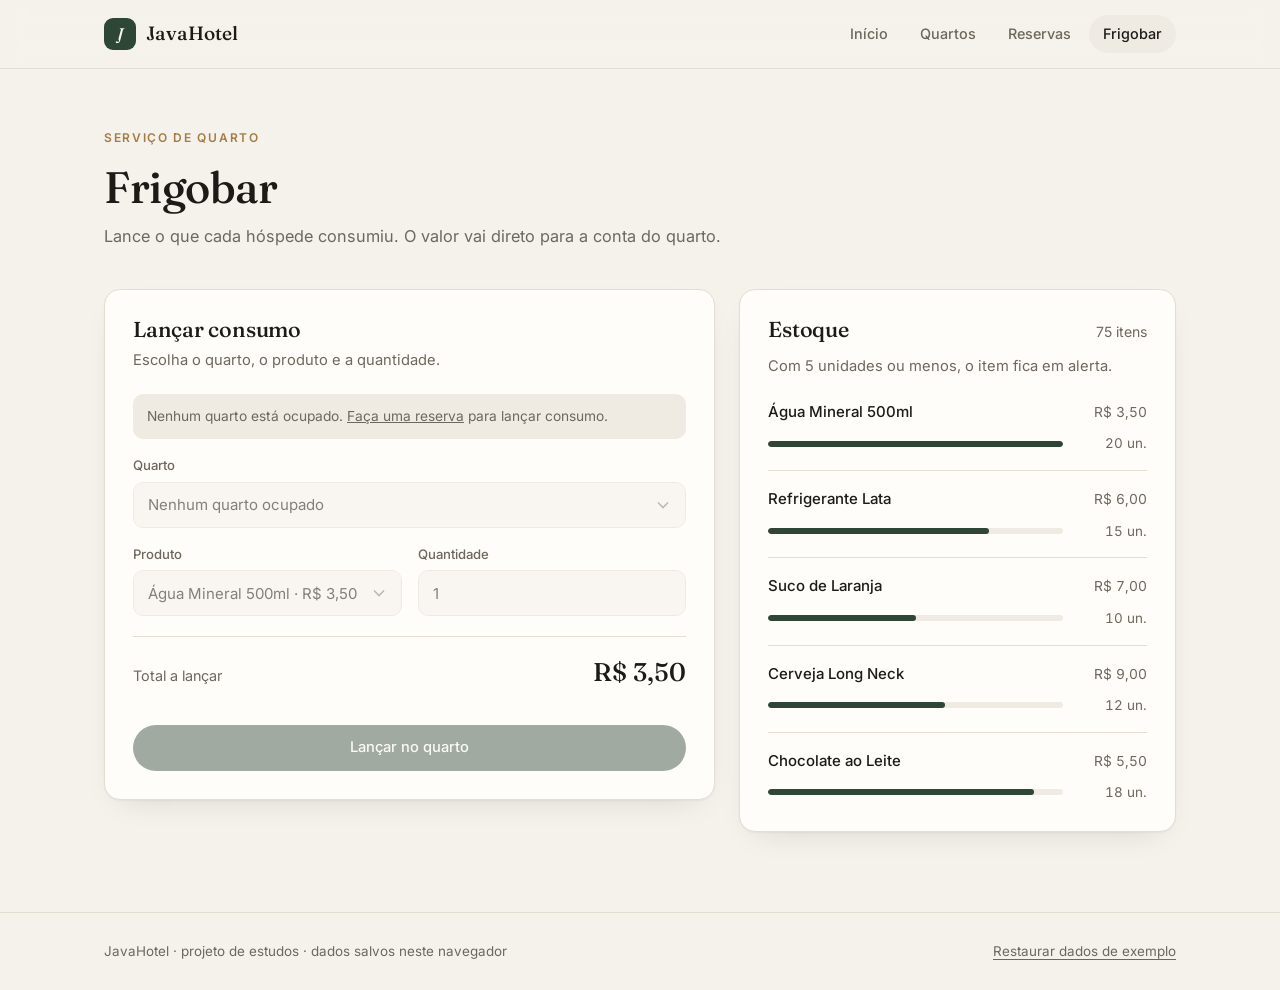
==== public/frigobar.html @ 8c94344c "feat: criando separação para as paginas" ====
<!DOCTYPE html>
<html lang="pt-BR">
<head>
    <meta charset="UTF-8">
    <meta name="viewport" content="width=device-width, initial-scale=1">
    <title>JavaHotel · Frigobar</title>
    <meta name="description" content="Consumo e estoque do frigobar do JavaHotel.">
    <link rel="preconnect" href="https://fonts.googleapis.com">
    <link rel="preconnect" href="https://fonts.gstatic.com" crossorigin>
    <link rel="stylesheet" href="https://fonts.googleapis.com/css2?family=Fraunces:ital,opsz,wght@0,9..144,400..600;1,9..144,400..600&family=Inter:wght@400;500;600&display=swap">
    <link rel="stylesheet" href="css/style.css">
</head>
<body data-page="frigobar">

    <header class="topo">
        <div class="container">
            <a class="marca" href="index.html"><span class="marca-simbolo">J</span>JavaHotel</a>
            <nav class="nav" aria-label="Principal">
                <a href="index.html" data-nav="inicio">Início</a>
                <a href="quartos.html" data-nav="quartos">Quartos</a>
                <a href="reservas.html" data-nav="reservas">Reservas</a>
                <a href="frigobar.html" data-nav="frigobar">Frigobar</a>
            </nav>
        </div>
    </header>

    <main>
        <div class="container">

            <header class="cabecalho-pagina">
                <span class="sobretitulo">Serviço de quarto</span>
                <h1>Frigobar</h1>
                <p>Lance o que cada hóspede consumiu. O valor vai direto para a conta do quarto.</p>
            </header>

            <div class="grade-2">
                <section class="cartao">
                    <h2>Lançar consumo</h2>
                    <p class="descricao">Escolha o quarto, o produto e a quantidade.</p>
                    <p class="aviso" id="aviso-sem-hospede" hidden>
                        Nenhum quarto está ocupado. <a href="reservas.html">Faça uma reserva</a> para lançar consumo.
                    </p>
                    <form id="form-consumo">
                        <div class="campo">
                            <label for="sel-quarto-consumo">Quarto</label>
                            <select id="sel-quarto-consumo" name="numero" required></select>
                        </div>
                        <div class="campos-2">
                            <div class="campo">
                                <label for="sel-produto">Produto</label>
                                <select id="sel-produto" name="produto" required></select>
                            </div>
                            <div class="campo">
                                <label for="quantidade">Quantidade</label>
                                <input id="quantidade" type="number" name="quantidade" min="1" value="1" inputmode="numeric" required>
                            </div>
                        </div>
                        <div class="resumo">
                            <span>Total a lançar</span>
                            <strong id="resumo-total">R$ 0,00</strong>
                        </div>
                        <button type="submit" class="botao cheio">Lançar no quarto</button>
                    </form>
                </section>

                <section class="cartao">
                    <div class="secao-titulo" style="margin-bottom: 6px">
                        <h2>Estoque</h2>
                        <span class="link-sutil" id="total-itens"></span>
                    </div>
                    <p class="descricao">Com 5 unidades ou menos, o item fica em alerta.</p>
                    <ul class="estoque" id="lista-estoque"></ul>
                </section>
            </div>

        </div>
    </main>

    <footer class="rodape">
        <div class="container">
            <span>JavaHotel · projeto de estudos · dados salvos neste navegador</span>
            <button type="button" id="redefinir">Restaurar dados de exemplo</button>
        </div>
    </footer>

    <script src="app.js"></script>
</body>
</html>
---- public/css/style.css ----
/* ==========================================================
   JavaHotel — tema
   Tons quentes de papel, verde-floresta e detalhes em latão.
   ========================================================== */

:root {
    --bg: #f5f2ec;
    --surface: #fffdf9;
    --surface-2: #efebe3;
    --ink: #1d1b18;
    --muted: #6e675d;
    --line: #e3ddd2;
    --accent: #2e4636;
    --accent-hover: #233629;
    --accent-ink: #f8f5ef;
    --brass: #a67c45;
    --free: #3d7a55;
    --free-bg: #e8f1ea;
    --busy: #b2553a;
    --busy-bg: #f6e7e1;
    --shadow: 0 1px 2px rgba(29, 27, 24, .04), 0 12px 32px -18px rgba(29, 27, 24, .18);
    --radius: 16px;
    --radius-sm: 10px;
    --serif: "Fraunces", Georgia, "Times New Roman", serif;
    --sans: "Inter", system-ui, -apple-system, "Segoe UI", sans-serif;
    color-scheme: light;
}

@media (prefers-color-scheme: dark) {
    :root {
        --bg: #141311;
        --surface: #1c1a17;
        --surface-2: #25221e;
        --ink: #f0ebe3;
        --muted: #a39b8f;
        --line: #322e28;
        --accent: #9cc2a6;
        --accent-hover: #b4d4bc;
        --accent-ink: #141311;
        --brass: #c9a06a;
        --free: #8cc79f;
        --free-bg: rgba(140, 199, 159, .10);
        --busy: #e79a80;
        --busy-bg: rgba(231, 154, 128, .10);
        --shadow: 0 1px 2px rgba(0, 0, 0, .3), 0 12px 32px -18px rgba(0, 0, 0, .6);
        color-scheme: dark;
    }
}

* { box-sizing: border-box; }

html { -webkit-text-size-adjust: 100%; }

body {
    margin: 0;
    min-height: 100vh;
    display: flex;
    flex-direction: column;
    font-family: var(--sans);
    font-size: 15px;
    line-height: 1.55;
    background: var(--bg);
    color: var(--ink);
    -webkit-font-smoothing: antialiased;
}

a { color: inherit; }

h1, h2, h3 {
    font-family: var(--serif);
    font-weight: 500;
    letter-spacing: -0.01em;
    line-height: 1.15;
    margin: 0;
}

.container {
    width: 100%;
    max-width: 1120px;
    margin: 0 auto;
    padding: 0 24px;
}

/* ---------- Cabeçalho ---------- */

.topo {
    position: sticky;
    top: 0;
    z-index: 10;
    background: color-mix(in srgb, var(--bg) 85%, transparent);
    backdrop-filter: saturate(1.4) blur(12px);
    -webkit-backdrop-filter: saturate(1.4) blur(12px);
    border-bottom: 1px solid var(--line);
}

.topo .container {
    display: flex;
    align-items: center;
    justify-content: space-between;
    gap: 24px;
    height: 68px;
}

.marca {
    display: flex;
    align-items: center;
    gap: 10px;
    text-decoration: none;
    font-family: var(--serif);
    font-size: 1.2rem;
    font-weight: 500;
    white-space: nowrap;
}

.marca-simbolo {
    display: grid;
    place-items: center;
    width: 32px;
    height: 32px;
    border-radius: 9px;
    background: var(--accent);
    color: var(--accent-ink);
    font-size: 1.05rem;
    font-style: italic;
}

.nav {
    display: flex;
    gap: 4px;
}

.nav a {
    text-decoration: none;
    color: var(--muted);
    font-size: 0.9rem;
    font-weight: 500;
    padding: 8px 14px;
    border-radius: 999px;
    transition: color .15s, background .15s;
}

.nav a:hover { color: var(--ink); }

.nav a[aria-current="page"] {
    color: var(--ink);
    background: var(--surface-2);
}

/* ---------- Estrutura de página ---------- */

main {
    flex: 1;
    padding: 56px 0 80px;
}

.cabecalho-pagina {
    margin-bottom: 40px;
    max-width: 640px;
}

.sobretitulo {
    display: inline-block;
    font-size: 0.75rem;
    font-weight: 600;
    letter-spacing: 0.14em;
    text-transform: uppercase;
    color: var(--brass);
    margin-bottom: 14px;
}

.cabecalho-pagina h1 {
    font-size: clamp(2rem, 4vw, 2.75rem);
    margin-bottom: 12px;
}

.cabecalho-pagina p {
    color: var(--muted);
    margin: 0;
    font-size: 1.02rem;
}

.secao { margin-top: 56px; }

.secao-titulo {
    display: flex;
    align-items: baseline;
    justify-content: space-between;
    gap: 16px;
    margin-bottom: 20px;
}

.secao-titulo h2 { font-size: 1.5rem; }

.link-sutil {
    font-size: 0.88rem;
    color: var(--muted);
    text-decoration: none;
    white-space: nowrap;
}

.link-sutil:hover { color: var(--ink); }

/* ---------- Cartões ---------- */

.cartao {
    background: var(--surface);
    border: 1px solid var(--line);
    border-radius: var(--radius);
    padding: 28px;
    box-shadow: var(--shadow);
}

.cartao h2 {
    font-size: 1.35rem;
    margin-bottom: 6px;
}

.cartao > p.descricao {
    color: var(--muted);
    margin: 0 0 22px;
    font-size: 0.92rem;
}

.grade-2 {
    display: grid;
    grid-template-columns: 1.4fr 1fr;
    gap: 24px;
    align-items: start;
}

/* ---------- Início: herói ---------- */

.heroi {
    display: grid;
    grid-template-columns: 1.5fr 1fr;
    gap: 32px;
    align-items: stretch;
}

.heroi-texto {
    display: flex;
    flex-direction: column;
    justify-content: center;
    padding: 8px 0;
}

.heroi-texto h1 {
    font-size: clamp(2.4rem, 5.2vw, 3.9rem);
    margin-bottom: 18px;
}

.heroi-texto h1 em {
    font-style: italic;
    color: var(--brass);
}

.heroi-texto p {
    color: var(--muted);
    font-size: 1.08rem;
    max-width: 480px;
    margin: 0 0 28px;
}

.acoes {
    display: flex;
    gap: 12px;
    flex-wrap: wrap;
}

.ocupacao {
    display: flex;
    flex-direction: column;
    align-items: center;
    justify-content: center;
    gap: 18px;
    text-align: center;
}

.anel {
    --p: 0;
    width: 180px;
    height: 180px;
    border-radius: 50%;
    background:
        radial-gradient(closest-side, var(--surface) 82%, transparent 83% 100%),
        conic-gradient(var(--accent) calc(var(--p) * 1%), var(--surface-2) 0);
    display: grid;
    place-items: center;
}

.anel-valor {
    font-family: var(--serif);
    font-size: 2.6rem;
    line-height: 1;
}

.anel-valor small {
    display: block;
    font-family: var(--sans);
    font-size: 0.75rem;
    color: var(--muted);
    margin-top: 6px;
    letter-spacing: 0.04em;
}

.ocupacao p { margin: 0; color: var(--muted); font-size: 0.92rem; }
.ocupacao strong { color: var(--ink); font-weight: 600; }

/* ---------- Indicadores ---------- */

.indicadores {
    display: grid;
    grid-template-columns: repeat(4, 1fr);
    gap: 16px;
    margin-top: 40px;
}

.indicador {
    background: var(--surface);
    border: 1px solid var(--line);
    border-radius: var(--radius);
    padding: 20px 22px;
}

.indicador span {
    display: block;
    font-size: 0.8rem;
    color: var(--muted);
    margin-bottom: 8px;
}

.indicador strong {
    font-family: var(--serif);
    font-size: 1.85rem;
    font-weight: 500;
    font-variant-numeric: tabular-nums;
}

/* ---------- Atalhos ---------- */

.atalhos {
    display: grid;
    grid-template-columns: repeat(3, 1fr);
    gap: 16px;
}

.atalho {
    display: flex;
    flex-direction: column;
    gap: 10px;
    min-height: 190px;
    padding: 26px;
    border-radius: var(--radius);
    border: 1px solid var(--line);
    background: var(--surface);
    text-decoration: none;
    transition: transform .2s, border-color .2s, box-shadow .2s;
}

.atalho:hover {
    transform: translateY(-3px);
    border-color: var(--brass);
    box-shadow: var(--shadow);
}

.atalho-num {
    font-size: 0.78rem;
    color: var(--brass);
    font-weight: 600;
    letter-spacing: 0.1em;
}

.atalho h3 { font-size: 1.4rem; }

.atalho p {
    margin: 0;
    color: var(--muted);
    font-size: 0.92rem;
    flex: 1;
}

.atalho .seta {
    align-self: flex-end;
    font-size: 1.2rem;
    transition: transform .2s;
}

.atalho:hover .seta { transform: translateX(4px); }

/* ---------- Lista de hóspedes ---------- */

.lista {
    list-style: none;
    margin: 0;
    padding: 0;
    background: var(--surface);
    border: 1px solid var(--line);
    border-radius: var(--radius);
    overflow: hidden;
}

.lista li {
    display: grid;
    grid-template-columns: 56px 1fr auto;
    gap: 16px;
    align-items: center;
    padding: 16px 22px;
    border-bottom: 1px solid var(--line);
}

.lista li:last-child { border-bottom: none; }

.lista .num {
    font-family: var(--serif);
    font-size: 1.35rem;
    color: var(--brass);
}

.lista .nome { font-weight: 500; }

.lista .sub {
    display: block;
    color: var(--muted);
    font-size: 0.84rem;
}

.lista .valor {
    font-variant-numeric: tabular-nums;
    font-weight: 500;
}

.vazio {
    text-align: center;
    padding: 48px 24px;
    color: var(--muted);
    background: var(--surface);
    border: 1px dashed var(--line);
    border-radius: var(--radius);
}

.vazio p { margin: 0 0 16px; }

/* ---------- Quartos ---------- */

.barra-filtros {
    display: flex;
    align-items: center;
    justify-content: space-between;
    gap: 16px;
    flex-wrap: wrap;
    margin-bottom: 24px;
}

.segmentado {
    display: inline-flex;
    padding: 4px;
    background: var(--surface-2);
    border-radius: 999px;
    gap: 2px;
}

.segmentado button {
    border: none;
    background: transparent;
    color: var(--muted);
    font: inherit;
    font-size: 0.88rem;
    font-weight: 500;
    padding: 7px 16px;
    border-radius: 999px;
    cursor: pointer;
}

.segmentado button[aria-pressed="true"] {
    background: var(--surface);
    color: var(--ink);
    box-shadow: 0 1px 3px rgba(0, 0, 0, .08);
}

.segmentado .contagem {
    color: var(--muted);
    font-variant-numeric: tabular-nums;
    margin-left: 4px;
}

.legenda {
    display: flex;
    gap: 18px;
    font-size: 0.85rem;
    color: var(--muted);
}

.legenda span { display: inline-flex; align-items: center; gap: 8px; }

.ponto {
    width: 8px;
    height: 8px;
    border-radius: 50%;
    background: var(--free);
    flex-shrink: 0;
}

.ponto.ocupado { background: var(--busy); }

.andar + .andar { margin-top: 36px; }

.andar-rotulo {
    display: flex;
    align-items: baseline;
    justify-content: space-between;
    gap: 16px;
    padding-bottom: 12px;
    margin-bottom: 16px;
    border-bottom: 1px solid var(--line);
}

.andar-rotulo h2 { font-size: 1.25rem; }

.andar-rotulo span {
    font-size: 0.84rem;
    color: var(--muted);
}

.grade-quartos {
    display: grid;
    grid-template-columns: repeat(5, minmax(0, 1fr));
    gap: 14px;
}

.quarto {
    display: flex;
    flex-direction: column;
    justify-content: space-between;
    gap: 22px;
    min-height: 140px;
    padding: 18px;
    border-radius: var(--radius);
    border: 1px solid var(--line);
    background: var(--surface);
    color: inherit;
    font: inherit;
    text-align: left;
    cursor: pointer;
    transition: transform .2s, border-color .2s, box-shadow .2s;
}

.quarto:hover {
    transform: translateY(-3px);
    box-shadow: var(--shadow);
    border-color: var(--brass);
}

.quarto.ocupado {
    background:
        linear-gradient(180deg, var(--busy-bg), transparent 70%),
        var(--surface);
}

.quarto-topo {
    display: flex;
    align-items: center;
    justify-content: space-between;
    width: 100%;
}

.quarto-num {
    font-family: var(--serif);
    font-size: 2rem;
    line-height: 1;
}

.quarto-andar {
    font-size: 0.72rem;
    color: var(--muted);
    letter-spacing: 0.06em;
    text-transform: uppercase;
}

.quarto-info { font-size: 0.85rem; width: 100%; min-width: 0; }

.quarto-info .nome {
    display: block;
    font-weight: 500;
    white-space: nowrap;
    overflow: hidden;
    text-overflow: ellipsis;
}

.quarto-info .sub {
    display: block;
    color: var(--muted);
    font-size: 0.8rem;
}

.quarto .ponto { width: 9px; height: 9px; }

.quarto:not(.ocupado) .ponto {
    box-shadow: 0 0 0 4px var(--free-bg);
}

.quarto.ocupado .ponto {
    box-shadow: 0 0 0 4px var(--busy-bg);
}

.selo {
    display: inline-flex;
    align-items: center;
    gap: 6px;
    font-size: 0.75rem;
    font-weight: 500;
    padding: 3px 10px;
    border-radius: 999px;
    background: var(--free-bg);
    color: var(--free);
    white-space: nowrap;
}

.selo::before {
    content: "";
    width: 6px;
    height: 6px;
    border-radius: 50%;
    background: currentColor;
}

.selo.ocupado { background: var(--busy-bg); color: var(--busy); }
.selo.alerta { background: var(--busy-bg); color: var(--busy); }

/* ---------- Diálogo de detalhes ---------- */

dialog {
    width: min(440px, calc(100% - 32px));
    padding: 0;
    border: 1px solid var(--line);
    border-radius: 20px;
    background: var(--surface);
    color: var(--ink);
    box-shadow: 0 30px 80px -20px rgba(0, 0, 0, .35);
}

dialog::backdrop {
    background: rgba(20, 19, 17, .45);
    backdrop-filter: blur(3px);
}

.dialogo-corpo { padding: 30px; }

.dialogo-topo {
    display: flex;
    justify-content: space-between;
    align-items: flex-start;
    margin-bottom: 22px;
}

.dialogo-topo h2 { font-size: 2rem; }

.fechar {
    border: none;
    background: var(--surface-2);
    color: var(--ink);
    width: 34px;
    height: 34px;
    border-radius: 50%;
    font-size: 1.1rem;
    line-height: 1;
    cursor: pointer;
}

.detalhes {
    margin: 0 0 24px;
    display: grid;
    gap: 14px;
}

.detalhes div {
    display: flex;
    justify-content: space-between;
    gap: 16px;
    padding-bottom: 14px;
    border-bottom: 1px solid var(--line);
}

.detalhes dt { color: var(--muted); font-size: 0.88rem; }
.detalhes dd { margin: 0; font-weight: 500; text-align: right; word-break: break-word; }

/* ---------- Formulários ---------- */

.campo { margin-bottom: 16px; }

.campos-2 {
    display: grid;
    grid-template-columns: 1fr 1fr;
    gap: 0 16px;
}

label {
    display: block;
    font-size: 0.82rem;
    font-weight: 500;
    color: var(--muted);
    margin-bottom: 6px;
}

input,
select {
    width: 100%;
    height: 46px;
    padding: 0 14px;
    border: 1px solid var(--line);
    border-radius: var(--radius-sm);
    background: var(--bg);
    color: var(--ink);
    font: inherit;
    transition: border-color .15s, box-shadow .15s, background .15s;
}

select {
    appearance: none;
    -webkit-appearance: none;
    padding-right: 40px;
    background-image: url("data:image/svg+xml,%3Csvg xmlns='http://www.w3.org/2000/svg' width='12' height='8' fill='none' stroke='%238a8277' stroke-width='1.6'%3E%3Cpath d='M1 1.5l5 5 5-5'/%3E%3C/svg%3E");
    background-repeat: no-repeat;
    background-position: right 16px center;
}

input:focus,
select:focus {
    outline: none;
    border-color: var(--accent);
    background-color: var(--surface);
    box-shadow: 0 0 0 4px color-mix(in srgb, var(--accent) 15%, transparent);
}

input:disabled,
select:disabled { opacity: .55; cursor: not-allowed; }

.resumo {
    display: flex;
    justify-content: space-between;
    align-items: baseline;
    padding: 16px 0;
    margin: 4px 0 8px;
    border-top: 1px solid var(--line);
    color: var(--muted);
    font-size: 0.9rem;
}

.resumo strong {
    font-family: var(--serif);
    font-size: 1.6rem;
    font-weight: 500;
    color: var(--ink);
    font-variant-numeric: tabular-nums;
}

.aviso {
    font-size: 0.86rem;
    color: var(--muted);
    background: var(--surface-2);
    border-radius: var(--radius-sm);
    padding: 12px 14px;
    margin: 0 0 16px;
}

/* ---------- Botões ---------- */

.botao {
    display: inline-flex;
    align-items: center;
    justify-content: center;
    gap: 8px;
    height: 46px;
    padding: 0 22px;
    border: 1px solid transparent;
    border-radius: 999px;
    background: var(--accent);
    color: var(--accent-ink);
    font: inherit;
    font-weight: 500;
    font-size: 0.92rem;
    text-decoration: none;
    cursor: pointer;
    transition: background .15s, border-color .15s, color .15s;
}

.botao:hover { background: var(--accent-hover); }

.botao.cheio { width: 100%; margin-top: 8px; }

.botao.contorno {
    background: transparent;
    color: var(--ink);
    border-color: var(--line);
}

.botao.contorno:hover { border-color: var(--ink); }

.botao.perigo {
    background: transparent;
    color: var(--busy);
    border-color: color-mix(in srgb, var(--busy) 40%, transparent);
}

.botao.perigo:hover { background: var(--busy-bg); }

.botao:disabled { opacity: .45; cursor: not-allowed; }

.botoes-dialogo {
    display: grid;
    gap: 10px;
}

/* ---------- Tabelas ---------- */

.tabela-envoltorio {
    background: var(--surface);
    border: 1px solid var(--line);
    border-radius: var(--radius);
    overflow-x: auto;
}

table {
    width: 100%;
    border-collapse: collapse;
    font-size: 0.92rem;
}

th, td {
    text-align: left;
    padding: 16px 22px;
    border-bottom: 1px solid var(--line);
    white-space: nowrap;
}

tbody tr:last-child td { border-bottom: none; }

th {
    font-size: 0.75rem;
    font-weight: 600;
    letter-spacing: 0.08em;
    text-transform: uppercase;
    color: var(--muted);
}

td.num, th.num { text-align: right; font-variant-numeric: tabular-nums; }

td .quarto-mini {
    font-family: var(--serif);
    font-size: 1.15rem;
    color: var(--brass);
}

/* ---------- Estoque do frigobar ---------- */

.estoque {
    list-style: none;
    margin: 0;
    padding: 0;
}

.estoque li {
    padding: 16px 0;
    border-bottom: 1px solid var(--line);
}

.estoque li:first-child { padding-top: 0; }
.estoque li:last-child { border-bottom: none; padding-bottom: 0; }

.estoque-linha {
    display: flex;
    justify-content: space-between;
    align-items: baseline;
    gap: 12px;
    margin-bottom: 10px;
}

.estoque-nome { font-weight: 500; }

.estoque-preco {
    color: var(--muted);
    font-size: 0.86rem;
    font-variant-numeric: tabular-nums;
}

.estoque-barra {
    display: flex;
    align-items: center;
    gap: 12px;
}

.barra {
    flex: 1;
    height: 6px;
    border-radius: 999px;
    background: var(--surface-2);
    overflow: hidden;
}

.barra span {
    display: block;
    height: 100%;
    border-radius: inherit;
    background: var(--accent);
    transition: width .4s ease;
}

.barra.baixo span { background: var(--busy); }

.estoque-qtd {
    min-width: 72px;
    text-align: right;
    font-size: 0.84rem;
    color: var(--muted);
    font-variant-numeric: tabular-nums;
}

/* ---------- Aviso flutuante ---------- */

.toast {
    position: fixed;
    left: 50%;
    bottom: 28px;
    z-index: 50;
    display: flex;
    align-items: center;
    gap: 10px;
    max-width: calc(100% - 32px);
    padding: 14px 20px;
    border-radius: 999px;
    background: var(--ink);
    color: var(--bg);
    font-size: 0.9rem;
    box-shadow: 0 20px 40px -12px rgba(0, 0, 0, .35);
    opacity: 0;
    pointer-events: none;
    transform: translate(-50%, 16px);
    transition: opacity .25s, transform .25s;
}

.toast.visivel { opacity: 1; transform: translate(-50%, 0); }

.toast::before {
    content: "";
    width: 8px;
    height: 8px;
    border-radius: 50%;
    background: var(--free);
    flex-shrink: 0;
}

.toast.erro::before { background: var(--busy); }

/* ---------- Rodapé ---------- */

.rodape {
    border-top: 1px solid var(--line);
    padding: 28px 0;
    font-size: 0.84rem;
    color: var(--muted);
}

.rodape .container {
    display: flex;
    justify-content: space-between;
    align-items: center;
    gap: 16px;
    flex-wrap: wrap;
}

.rodape button {
    border: none;
    background: none;
    color: var(--muted);
    font: inherit;
    text-decoration: underline;
    text-underline-offset: 3px;
    cursor: pointer;
    padding: 0;
}

.rodape button:hover { color: var(--ink); }

/* ---------- Responsivo ---------- */

@media (max-width: 900px) {
    .heroi,
    .grade-2 { grid-template-columns: 1fr; }
    .indicadores { grid-template-columns: repeat(2, 1fr); }
    .atalhos { grid-template-columns: 1fr; }
    .atalho { min-height: 0; }
}

@media (max-width: 760px) {
    .grade-quartos { grid-template-columns: repeat(3, minmax(0, 1fr)); }
}

@media (max-width: 640px) {
    .container { padding: 0 16px; }
    main { padding: 36px 0 64px; }

    .topo .container {
        height: auto;
        flex-direction: column;
        align-items: flex-start;
        gap: 10px;
        padding-top: 14px;
        padding-bottom: 10px;
    }

    .nav {
        width: 100%;
        overflow-x: auto;
        margin: 0 -6px;
        scrollbar-width: none;
    }

    .nav a { padding: 7px 12px; white-space: nowrap; }

    .cartao { padding: 22px; }
    .campos-2 { grid-template-columns: 1fr; }
    .indicador strong { font-size: 1.5rem; }
    .grade-quartos { grid-template-columns: repeat(2, minmax(0, 1fr)); gap: 10px; }
    .quarto { min-height: 120px; padding: 14px; }
    .legenda { display: none; }
    .lista li { grid-template-columns: 44px 1fr auto; padding: 14px 16px; gap: 12px; }
    th, td { padding: 14px 16px; }
}

@media (prefers-reduced-motion: reduce) {
    * { transition: none !important; }
}
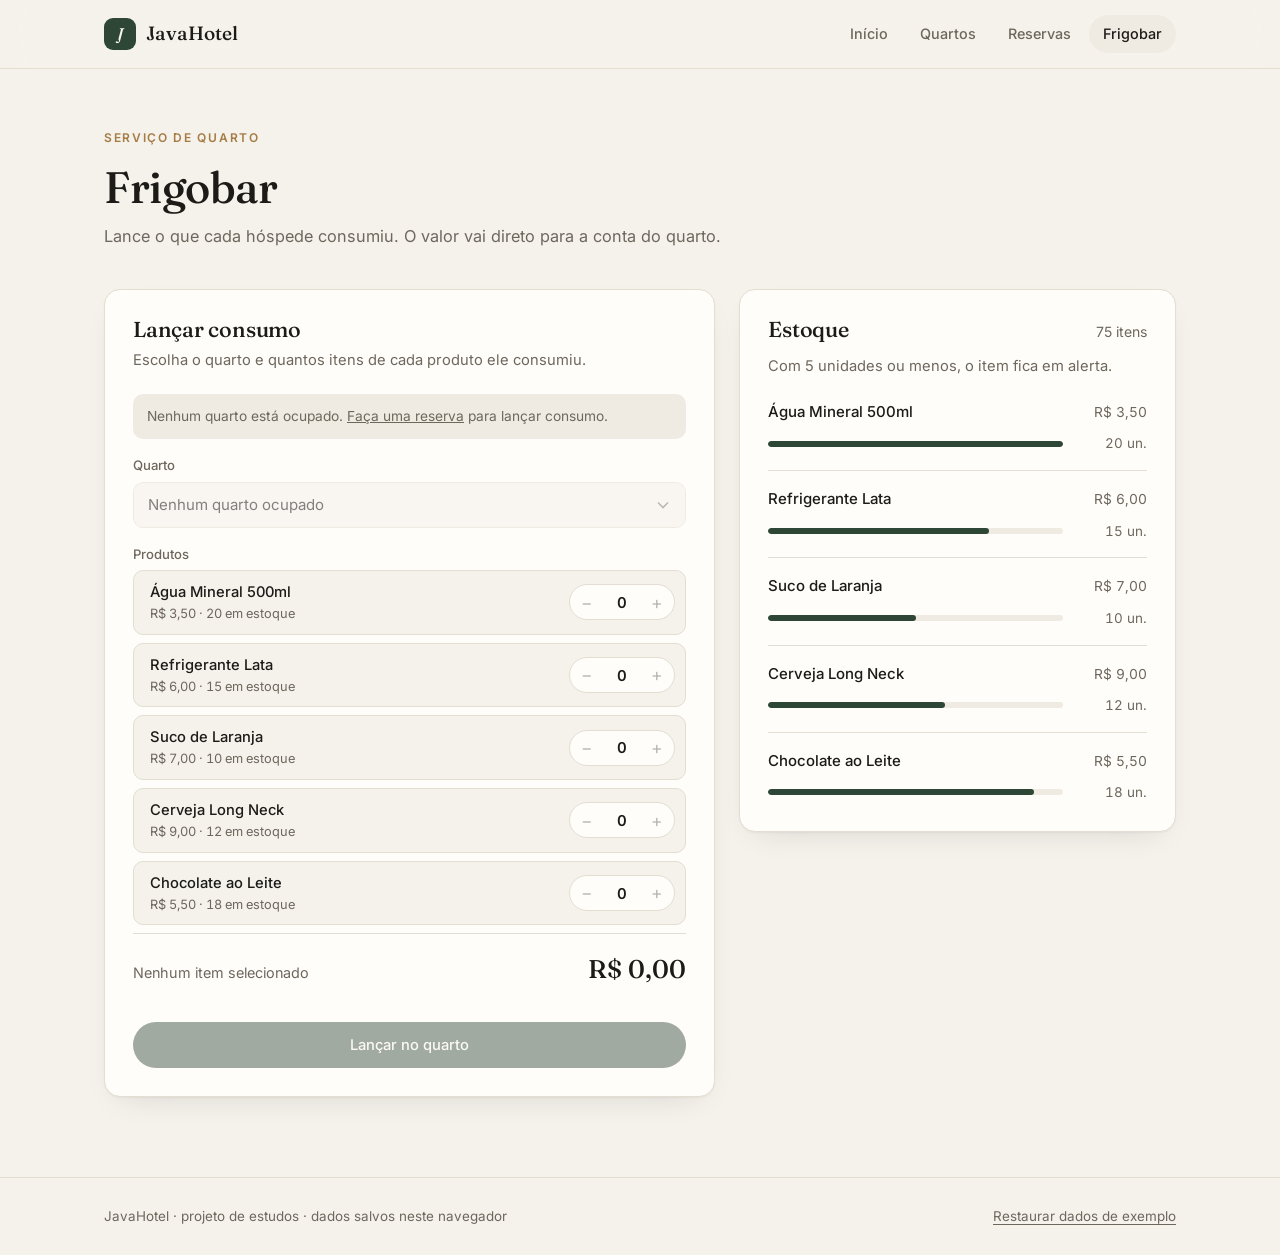
==== commit 6497ace0: "refactor: adicionar  mais de um produto por vez no frigobar de um quarto" ====
--- a/public/frigobar.html
+++ b/public/frigobar.html
@@ -36,7 +36,7 @@
             <div class="grade-2">
                 <section class="cartao">
                     <h2>Lançar consumo</h2>
-                    <p class="descricao">Escolha o quarto, o produto e a quantidade.</p>
+                    <p class="descricao">Escolha o quarto e quantos itens de cada produto ele consumiu.</p>
                     <p class="aviso" id="aviso-sem-hospede" hidden>
                         Nenhum quarto está ocupado. <a href="reservas.html">Faça uma reserva</a> para lançar consumo.
                     </p>
@@ -45,18 +45,12 @@
                             <label for="sel-quarto-consumo">Quarto</label>
                             <select id="sel-quarto-consumo" name="numero" required></select>
                         </div>
-                        <div class="campos-2">
-                            <div class="campo">
-                                <label for="sel-produto">Produto</label>
-                                <select id="sel-produto" name="produto" required></select>
-                            </div>
-                            <div class="campo">
-                                <label for="quantidade">Quantidade</label>
-                                <input id="quantidade" type="number" name="quantidade" min="1" value="1" inputmode="numeric" required>
-                            </div>
-                        </div>
+                        <fieldset class="produtos">
+                            <legend>Produtos</legend>
+                            <div id="lista-produtos-consumo"></div>
+                        </fieldset>
                         <div class="resumo">
-                            <span>Total a lançar</span>
+                            <span id="resumo-itens">Nenhum item selecionado</span>
                             <strong id="resumo-total">R$ 0,00</strong>
                         </div>
                         <button type="submit" class="botao cheio">Lançar no quarto</button>
--- a/public/css/style.css
+++ b/public/css/style.css
@@ -914,6 +914,110 @@
     font-variant-numeric: tabular-nums;
 }
 
+/* ---------- Frigobar: vários produtos por lançamento ---------- */
+
+.produtos {
+    border: 0;
+    margin: 0 0 8px;
+    padding: 0;
+    min-width: 0;
+}
+
+.produtos legend {
+    padding: 0;
+    margin-bottom: 6px;
+    font-size: 0.82rem;
+    font-weight: 500;
+    color: var(--muted);
+}
+
+.produto-linha {
+    display: flex;
+    align-items: center;
+    justify-content: space-between;
+    gap: 16px;
+    padding: 10px 10px 10px 16px;
+    border: 1px solid var(--line);
+    border-radius: var(--radius-sm);
+    background: var(--bg);
+    transition: border-color .15s, background .15s;
+}
+
+.produto-linha + .produto-linha { margin-top: 8px; }
+
+.produto-linha.ativo {
+    border-color: color-mix(in srgb, var(--accent) 55%, transparent);
+    background: color-mix(in srgb, var(--accent) 7%, var(--surface));
+}
+
+.produto-linha.esgotado { opacity: .5; }
+
+.produto-info { min-width: 0; }
+
+.produto-info .nome {
+    display: block;
+    font-weight: 500;
+    font-size: 0.92rem;
+    white-space: nowrap;
+    overflow: hidden;
+    text-overflow: ellipsis;
+}
+
+.produto-info .sub {
+    display: block;
+    font-size: 0.8rem;
+    color: var(--muted);
+    font-variant-numeric: tabular-nums;
+}
+
+.contador {
+    display: flex;
+    align-items: center;
+    flex-shrink: 0;
+    border: 1px solid var(--line);
+    border-radius: 999px;
+    background: var(--surface);
+}
+
+.contador button {
+    width: 34px;
+    height: 34px;
+    border: 0;
+    border-radius: 50%;
+    background: none;
+    color: var(--ink);
+    font: inherit;
+    font-size: 1.1rem;
+    line-height: 1;
+    cursor: pointer;
+}
+
+.contador button:hover:not(:disabled) { background: var(--surface-2); }
+.contador button:disabled { opacity: .3; cursor: not-allowed; }
+
+.contador input,
+.contador input:focus {
+    width: 36px;
+    height: 34px;
+    padding: 0;
+    border: 0;
+    background: none;
+    box-shadow: none;
+    text-align: center;
+    font-weight: 600;
+    font-variant-numeric: tabular-nums;
+    -moz-appearance: textfield;
+    appearance: textfield;
+}
+
+.contador input::-webkit-inner-spin-button,
+.contador input::-webkit-outer-spin-button {
+    -webkit-appearance: none;
+    margin: 0;
+}
+
+.contador input:disabled { opacity: 1; }
+
 /* ---------- Aviso flutuante ---------- */
 
 .toast {
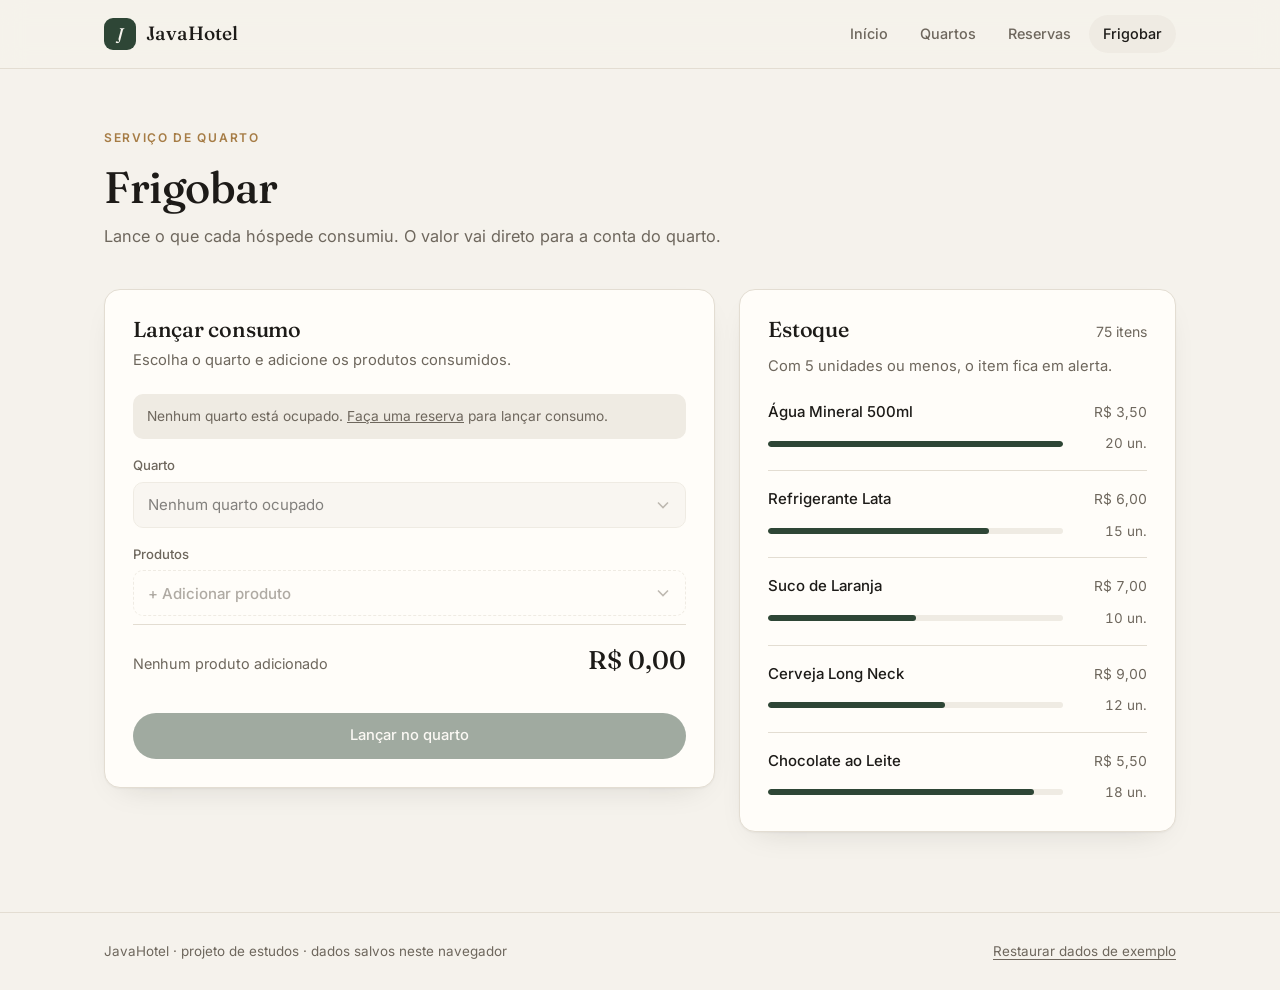
==== commit ca1c70fd: "refactor: seleção de produtos no frigobar = um poz vez" ====
--- a/public/frigobar.html
+++ b/public/frigobar.html
@@ -36,7 +36,7 @@
             <div class="grade-2">
                 <section class="cartao">
                     <h2>Lançar consumo</h2>
-                    <p class="descricao">Escolha o quarto e quantos itens de cada produto ele consumiu.</p>
+                    <p class="descricao">Escolha o quarto e adicione os produtos consumidos.</p>
                     <p class="aviso" id="aviso-sem-hospede" hidden>
                         Nenhum quarto está ocupado. <a href="reservas.html">Faça uma reserva</a> para lançar consumo.
                     </p>
@@ -47,7 +47,10 @@
                         </div>
                         <fieldset class="produtos">
                             <legend>Produtos</legend>
-                            <div id="lista-produtos-consumo"></div>
+                            <div id="lista-produtos-consumo" class="lista-produtos"></div>
+                            <div class="adicionar-produto">
+                                <select id="sel-adicionar" aria-label="Adicionar produto"></select>
+                            </div>
                         </fieldset>
                         <div class="resumo">
                             <span id="resumo-itens">Nenhum item selecionado</span>
--- a/public/css/style.css
+++ b/public/css/style.css
@@ -1018,6 +1018,47 @@
 
 .contador input:disabled { opacity: 1; }
 
+.lista-produtos:not(:empty) { margin-bottom: 8px; }
+
+.produto-linha .remover {
+    flex-shrink: 0;
+    width: 30px;
+    height: 30px;
+    margin-left: -8px;
+    border: 0;
+    border-radius: 50%;
+    background: none;
+    color: var(--muted);
+    font: inherit;
+    font-size: 1.15rem;
+    line-height: 1;
+    cursor: pointer;
+}
+
+.produto-linha .remover:hover:not(:disabled) {
+    background: var(--busy-bg);
+    color: var(--busy);
+}
+
+.produto-linha .remover:disabled { opacity: .3; cursor: not-allowed; }
+
+.produto-info { flex: 1; }
+
+.adicionar-produto select {
+    border-style: dashed;
+    background-color: transparent;
+    color: var(--muted);
+    font-weight: 500;
+    cursor: pointer;
+}
+
+.adicionar-produto select:hover:not(:disabled) {
+    border-color: var(--accent);
+    color: var(--ink);
+}
+
+.adicionar-produto select option { color: var(--ink); background: var(--surface); }
+
 /* ---------- Aviso flutuante ---------- */
 
 .toast {
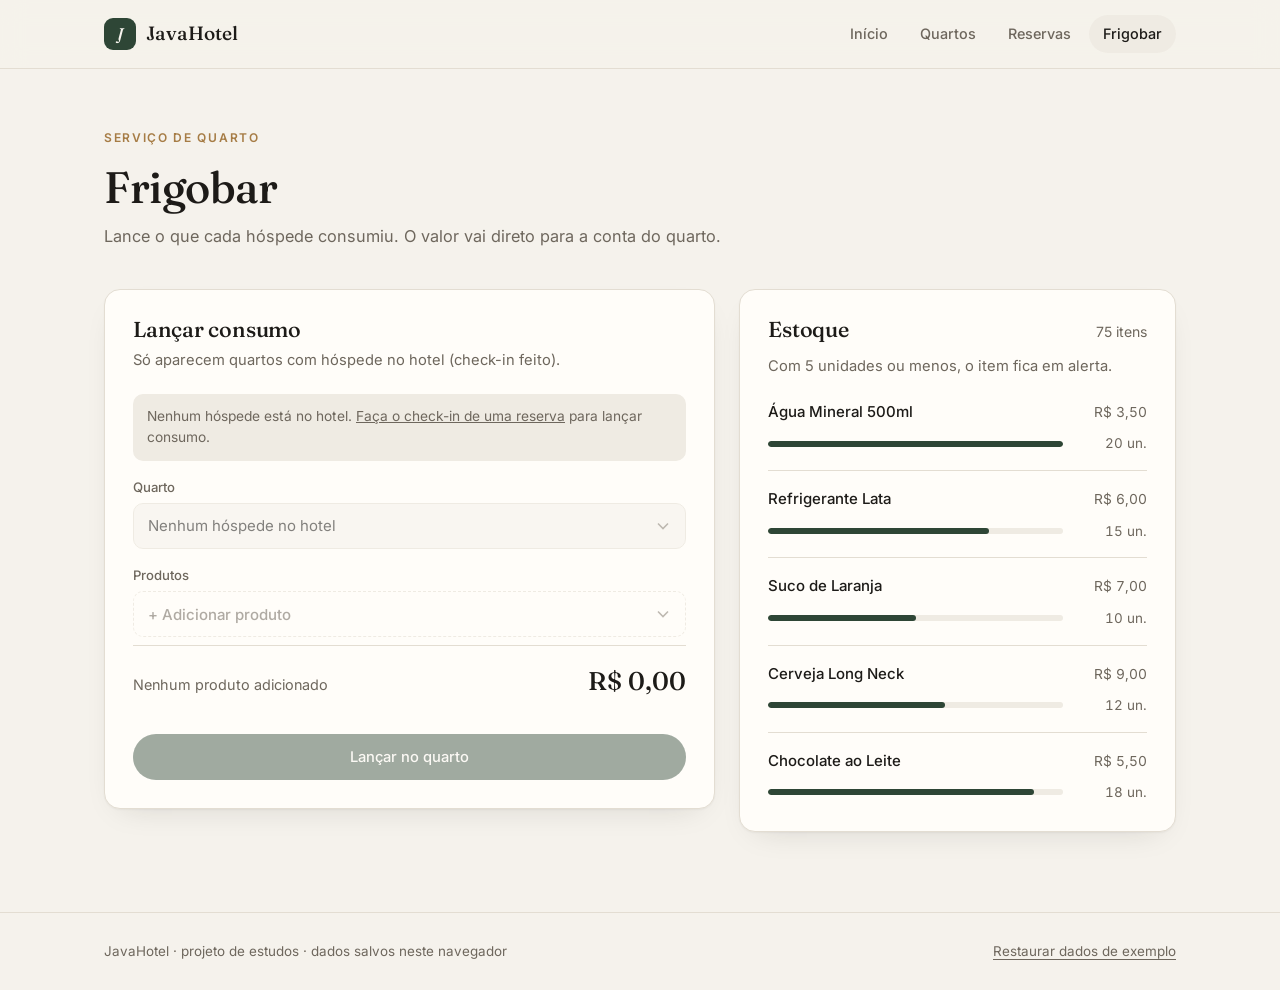
==== commit 3f1a60b6: "feat: adição de função status à reservas" ====
--- a/public/frigobar.html
+++ b/public/frigobar.html
@@ -36,9 +36,9 @@
             <div class="grade-2">
                 <section class="cartao">
                     <h2>Lançar consumo</h2>
-                    <p class="descricao">Escolha o quarto e adicione os produtos consumidos.</p>
+                    <p class="descricao">Só aparecem quartos com hóspede no hotel (check-in feito).</p>
                     <p class="aviso" id="aviso-sem-hospede" hidden>
-                        Nenhum quarto está ocupado. <a href="reservas.html">Faça uma reserva</a> para lançar consumo.
+                        Nenhum hóspede está no hotel. <a href="reservas.html">Faça o check-in de uma reserva</a> para lançar consumo.
                     </p>
                     <form id="form-consumo">
                         <div class="campo">
--- a/public/css/style.css
+++ b/public/css/style.css
@@ -49,6 +49,8 @@
 
 * { box-sizing: border-box; }
 
+[hidden] { display: none !important; }
+
 html { -webkit-text-size-adjust: 100%; }
 
 body {
@@ -453,13 +455,20 @@
 
 .segmentado {
     display: inline-flex;
+    max-width: 100%;
     padding: 4px;
     background: var(--surface-2);
     border-radius: 999px;
     gap: 2px;
-}
+    overflow-x: auto;
+    scrollbar-width: none;
+}
+
+.segmentado::-webkit-scrollbar { display: none; }
 
 .segmentado button {
+    flex-shrink: 0;
+    white-space: nowrap;
     border: none;
     background: transparent;
     color: var(--muted);
@@ -500,7 +509,8 @@
     flex-shrink: 0;
 }
 
-.ponto.ocupado { background: var(--busy); }
+.ponto.agendada { background: var(--brass); }
+.ponto.hospedada { background: var(--busy); }
 
 .andar + .andar { margin-top: 36px; }
 
@@ -550,9 +560,15 @@
     border-color: var(--brass);
 }
 
-.quarto.ocupado {
+.quarto.hospedada {
     background:
         linear-gradient(180deg, var(--busy-bg), transparent 70%),
+        var(--surface);
+}
+
+.quarto.agendada {
+    background:
+        linear-gradient(180deg, color-mix(in srgb, var(--brass) 12%, transparent), transparent 70%),
         var(--surface);
 }
 
@@ -594,12 +610,47 @@
 
 .quarto .ponto { width: 9px; height: 9px; }
 
-.quarto:not(.ocupado) .ponto {
-    box-shadow: 0 0 0 4px var(--free-bg);
-}
-
-.quarto.ocupado .ponto {
-    box-shadow: 0 0 0 4px var(--busy-bg);
+.quarto.livre .ponto { box-shadow: 0 0 0 4px var(--free-bg); }
+.quarto.agendada .ponto { box-shadow: 0 0 0 4px color-mix(in srgb, var(--brass) 18%, transparent); }
+.quarto.hospedada .ponto { box-shadow: 0 0 0 4px var(--busy-bg); }
+
+/* ---------- Status da reserva ---------- */
+
+.selo-status {
+    display: inline-flex;
+    align-items: center;
+    gap: 6px;
+    flex-shrink: 0;
+    padding: 3px 10px;
+    border-radius: 999px;
+    font-family: var(--sans);
+    font-size: 0.72rem;
+    font-weight: 600;
+    letter-spacing: 0.02em;
+    white-space: nowrap;
+}
+
+.selo-status::before {
+    content: "";
+    width: 6px;
+    height: 6px;
+    border-radius: 50%;
+    background: currentColor;
+}
+
+.selo-status.agendada {
+    color: var(--brass);
+    background: color-mix(in srgb, var(--brass) 15%, transparent);
+}
+
+.selo-status.hospedada {
+    color: var(--busy);
+    background: var(--busy-bg);
+}
+
+.selo-status.finalizada {
+    color: var(--muted);
+    background: var(--surface-2);
 }
 
 .selo {
@@ -623,7 +674,6 @@
     background: currentColor;
 }
 
-.selo.ocupado { background: var(--busy-bg); color: var(--busy); }
 .selo.alerta { background: var(--busy-bg); color: var(--busy); }
 
 /* ---------- Diálogo de detalhes ---------- */
@@ -810,6 +860,330 @@
     gap: 10px;
 }
 
+/* ---------- Reservas ---------- */
+
+.campos-reserva {
+    display: grid;
+    grid-template-columns: minmax(0, 0.9fr) minmax(0, 1.2fr) minmax(0, 1.2fr) minmax(0, 1fr);
+    gap: 0 16px;
+}
+
+.form-rodape {
+    display: flex;
+    justify-content: flex-end;
+    padding-top: 4px;
+}
+
+.filtros-reservas {
+    display: grid;
+    grid-template-columns: minmax(0, 1fr) repeat(3, auto);
+    gap: 10px;
+    margin-bottom: 16px;
+}
+
+.busca { position: relative; }
+
+.busca svg {
+    position: absolute;
+    left: 15px;
+    top: 50%;
+    width: 18px;
+    height: 18px;
+    transform: translateY(-50%);
+    color: var(--muted);
+    pointer-events: none;
+}
+
+.busca input {
+    padding-left: 44px;
+    background-color: var(--surface);
+}
+
+.busca input::-webkit-search-cancel-button { cursor: pointer; }
+
+.filtros-reservas select {
+    width: auto;
+    min-width: 172px;
+    background-color: var(--surface);
+    cursor: pointer;
+}
+
+.reservas {
+    display: grid;
+    gap: 12px;
+}
+
+/* Card largo: número | hóspede | andar e frigobar | ações */
+.reserva {
+    display: grid;
+    grid-template-columns: 2.6rem minmax(0, 1fr) 300px auto;
+    grid-template-areas: "num quem info acoes";
+    gap: 0 28px;
+    align-items: center;
+    width: 100%;
+    padding: 20px 18px 20px 28px;
+    background: var(--surface);
+    border: 1px solid var(--line);
+    border-radius: var(--radius);
+    color: inherit;
+    font: inherit;
+    text-align: left;
+    cursor: pointer;
+    transition: border-color .2s, box-shadow .2s, transform .2s;
+}
+
+.reserva:hover,
+.reserva:focus-visible {
+    border-color: var(--brass);
+    box-shadow: var(--shadow);
+    transform: translateY(-2px);
+    outline: none;
+}
+
+.reserva:focus-visible {
+    box-shadow: 0 0 0 4px color-mix(in srgb, var(--brass) 18%, transparent);
+}
+
+.reserva-num {
+    grid-area: num;
+    font-family: var(--serif);
+    font-size: 2.1rem;
+    line-height: 1;
+    color: var(--brass);
+    min-width: 2ch;
+}
+
+.reserva-quem { grid-area: quem; display: block; min-width: 0; }
+
+.reserva-titulo {
+    display: flex;
+    align-items: center;
+    gap: 10px;
+    min-width: 0;
+    margin-bottom: 3px;
+}
+
+.reserva-nome {
+    display: block;
+    min-width: 0;
+    font-weight: 600;
+    overflow: hidden;
+    text-overflow: ellipsis;
+    white-space: nowrap;
+}
+
+.reserva.finalizada .reserva-num { color: var(--muted); }
+.reserva.finalizada .reserva-nome { color: var(--muted); }
+
+.abas-status { margin-bottom: 14px; }
+
+/* Diálogo da reserva: título com status, faixa de check-in e pagamento */
+
+.titulo-status {
+    display: flex;
+    align-items: center;
+    gap: 12px;
+    flex-wrap: wrap;
+}
+
+.faixa-status {
+    display: flex;
+    align-items: center;
+    justify-content: space-between;
+    gap: 14px;
+    margin: -4px 0 22px;
+    padding: 12px 12px 12px 16px;
+    border-radius: var(--radius-sm);
+    background: var(--surface-2);
+    color: var(--muted);
+    font-size: 0.88rem;
+}
+
+.faixa-status.agendada { background: color-mix(in srgb, var(--brass) 12%, transparent); color: var(--ink); }
+.faixa-status.hospedada { background: var(--busy-bg); color: var(--ink); }
+
+.botao.pequeno {
+    flex-shrink: 0;
+    height: 38px;
+    padding: 0 18px;
+    font-size: 0.86rem;
+}
+
+.pagamento {
+    margin: -6px 0 24px;
+    padding: 16px;
+    border: 1px solid var(--line);
+    border-radius: var(--radius-sm);
+    background: var(--bg);
+}
+
+.pagamento-linha {
+    display: flex;
+    justify-content: space-between;
+    align-items: baseline;
+    gap: 12px;
+    color: var(--muted);
+    font-size: 0.9rem;
+}
+
+.pagamento-linha strong {
+    font-family: var(--serif);
+    font-size: 1.5rem;
+    font-weight: 500;
+    color: var(--ink);
+    font-variant-numeric: tabular-nums;
+}
+
+label.checagem {
+    display: flex;
+    align-items: flex-start;
+    gap: 10px;
+    margin: 14px 0 0;
+    padding-top: 14px;
+    border-top: 1px solid var(--line);
+    color: var(--ink);
+    font-size: 0.9rem;
+    font-weight: 400;
+    cursor: pointer;
+}
+
+label.checagem input {
+    appearance: auto;
+    -webkit-appearance: checkbox;
+    flex-shrink: 0;
+    width: 18px;
+    height: 18px;
+    margin: 1px 0 0;
+    padding: 0;
+    accent-color: var(--accent);
+    cursor: pointer;
+}
+
+.pagamento-nota {
+    margin: 10px 0 0;
+    color: var(--muted);
+    font-size: 0.86rem;
+}
+
+.reserva-contato {
+    display: inline;
+    font-size: 0.84rem;
+    color: var(--muted);
+    overflow-wrap: anywhere;
+}
+
+.reserva-contato + .reserva-contato::before {
+    content: "·";
+    margin: 0 8px;
+}
+
+.reserva-rodape {
+    grid-area: info;
+    display: flex;
+    align-items: center;
+    justify-content: space-between;
+    gap: 20px;
+    padding-left: 28px;
+    border-left: 1px solid var(--line);
+    min-height: 40px;
+    font-size: 0.86rem;
+    color: var(--muted);
+    white-space: nowrap;
+}
+
+.reserva-rodape strong {
+    color: var(--ink);
+    font-weight: 500;
+    font-variant-numeric: tabular-nums;
+}
+
+.reserva-acoes {
+    grid-area: acoes;
+    display: flex;
+    gap: 2px;
+}
+
+.icone-botao {
+    display: grid;
+    place-items: center;
+    width: 36px;
+    height: 36px;
+    border: 1px solid transparent;
+    border-radius: 50%;
+    background: none;
+    color: var(--muted);
+    cursor: pointer;
+    transition: color .15s, background .15s, border-color .15s;
+}
+
+.icone-botao svg { width: 18px; height: 18px; }
+
+.icone-botao:hover,
+.icone-botao:focus-visible {
+    color: var(--ink);
+    background: var(--surface-2);
+    outline: none;
+}
+
+.icone-botao:focus-visible { border-color: var(--brass); }
+
+.icone-botao.perigo:hover,
+.icone-botao.perigo:focus-visible {
+    color: var(--busy);
+    background: var(--busy-bg);
+}
+
+/* Janela de edição */
+
+#dialogo-reserva { width: min(520px, calc(100% - 32px)); }
+
+.dialogo-acoes {
+    display: flex;
+    justify-content: space-between;
+    gap: 10px;
+    margin-top: 8px;
+}
+
+.dialogo-acoes .botao svg { width: 16px; height: 16px; }
+
+/* Confirmação de encerramento */
+
+.icone-perigo {
+    display: grid;
+    place-items: center;
+    width: 52px;
+    height: 52px;
+    margin-bottom: 18px;
+    border-radius: 50%;
+    background: var(--busy-bg);
+    color: var(--busy);
+}
+
+.icone-perigo svg { width: 24px; height: 24px; }
+
+#dialogo-encerrar h2 { font-size: 1.6rem; }
+
+.dialogo-texto {
+    margin: 10px 0 26px;
+    color: var(--muted);
+    font-size: 0.94rem;
+}
+
+.dialogo-texto strong { color: var(--ink); font-weight: 600; }
+
+.botoes-lado {
+    display: grid;
+    grid-template-columns: 1fr 1fr;
+    gap: 10px;
+}
+
+.botao.perigo-cheio {
+    background: var(--busy);
+    color: var(--bg);
+}
+
+.botao.perigo-cheio:hover { background: color-mix(in srgb, var(--busy) 88%, var(--ink)); }
+
 /* ---------- Tabelas ---------- */
 
 .tabela-envoltorio {
@@ -1130,6 +1504,10 @@
 @media (max-width: 900px) {
     .heroi,
     .grade-2 { grid-template-columns: 1fr; }
+    .campos-reserva { grid-template-columns: repeat(2, minmax(0, 1fr)); }
+    .filtros-reservas { grid-template-columns: repeat(3, minmax(0, 1fr)); }
+    .filtros-reservas .busca { grid-column: 1 / -1; }
+    .filtros-reservas select { width: 100%; min-width: 0; }
     .indicadores { grid-template-columns: repeat(2, 1fr); }
     .atalhos { grid-template-columns: 1fr; }
     .atalho { min-height: 0; }
@@ -1162,7 +1540,39 @@
     .nav a { padding: 7px 12px; white-space: nowrap; }
 
     .cartao { padding: 22px; }
-    .campos-2 { grid-template-columns: 1fr; }
+    .campos-2,
+    .campos-reserva,
+    .reservas { grid-template-columns: 1fr; }
+    .form-rodape .botao { width: 100%; }
+    .dialogo-acoes { flex-direction: column-reverse; }
+    .faixa-status { flex-direction: column; align-items: stretch; }
+    .reserva-titulo { flex-wrap: wrap; row-gap: 4px; }
+    .filtros-reservas { grid-template-columns: repeat(2, minmax(0, 1fr)); }
+    #filtro-ordem { grid-column: 1 / -1; }
+    .busca input { font-size: 0.9rem; padding-right: 8px; }
+
+    /* No celular o card de reserva volta a ficar empilhado. */
+    .reserva {
+        grid-template-columns: auto minmax(0, 1fr) auto;
+        grid-template-areas:
+            "num quem acoes"
+            ".   info info";
+        gap: 0 16px;
+        align-items: start;
+        padding: 18px 14px 16px 18px;
+    }
+    .reserva-contato { display: block; }
+    .reserva-contato + .reserva-contato::before { content: none; }
+    .reserva-rodape {
+        justify-content: space-between;
+        min-height: 0;
+        margin-top: 14px;
+        padding: 12px 6px 0 0;
+        border-left: 0;
+        border-top: 1px solid var(--line);
+    }
+    .reserva-acoes { margin: -6px -4px 0 0; }
+    .dialogo-corpo { padding: 24px; }
     .indicador strong { font-size: 1.5rem; }
     .grade-quartos { grid-template-columns: repeat(2, minmax(0, 1fr)); gap: 10px; }
     .quarto { min-height: 120px; padding: 14px; }
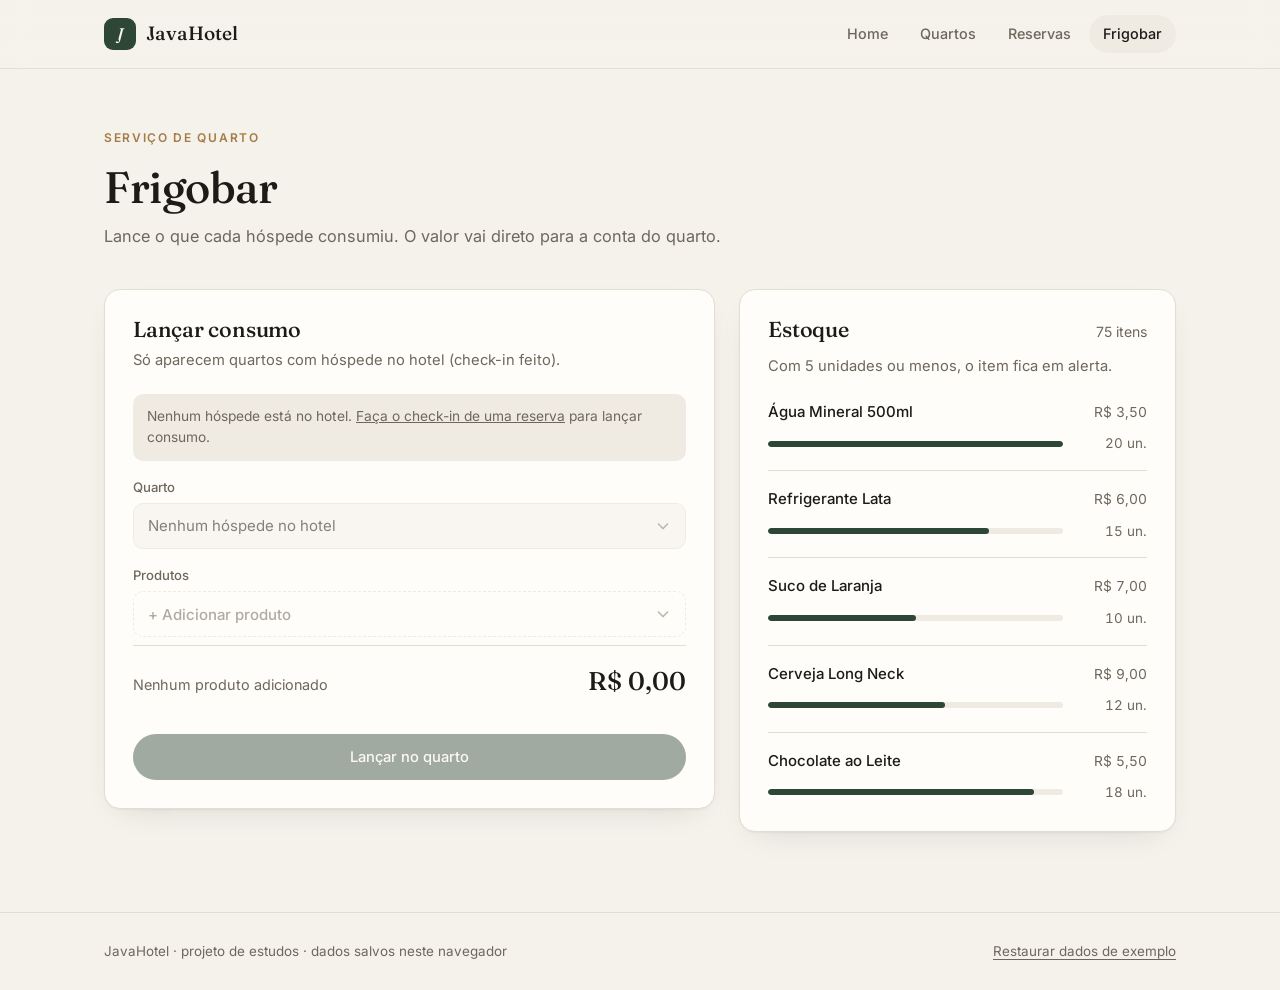
==== commit 69b2b5e4: "style: grafico em home para status de reserva" ====
--- a/public/frigobar.html
+++ b/public/frigobar.html
@@ -16,7 +16,7 @@
         <div class="container">
             <a class="marca" href="index.html"><span class="marca-simbolo">J</span>JavaHotel</a>
             <nav class="nav" aria-label="Principal">
-                <a href="index.html" data-nav="inicio">Início</a>
+                <a href="index.html" data-nav="inicio">Home</a>
                 <a href="quartos.html" data-nav="quartos">Quartos</a>
                 <a href="reservas.html" data-nav="reservas">Reservas</a>
                 <a href="frigobar.html" data-nav="frigobar">Frigobar</a>
--- a/public/css/style.css
+++ b/public/css/style.css
@@ -18,6 +18,10 @@
     --free-bg: #e8f1ea;
     --busy: #b2553a;
     --busy-bg: #f6e7e1;
+    /* Cores dos status da reserva (validadas para daltonismo, claro e escuro). */
+    --st-agendada: #b07a1e;
+    --st-hospedada: #3a72a8;
+    --st-finalizada: #b4485f;
     --shadow: 0 1px 2px rgba(29, 27, 24, .04), 0 12px 32px -18px rgba(29, 27, 24, .18);
     --radius: 16px;
     --radius-sm: 10px;
@@ -42,6 +46,9 @@
         --free-bg: rgba(140, 199, 159, .10);
         --busy: #e79a80;
         --busy-bg: rgba(231, 154, 128, .10);
+        --st-agendada: #bc8a2c;
+        --st-hospedada: #5689d2;
+        --st-finalizada: #cf6680;
         --shadow: 0 1px 2px rgba(0, 0, 0, .3), 0 12px 32px -18px rgba(0, 0, 0, .6);
         color-scheme: dark;
     }
@@ -230,20 +237,14 @@
     align-items: start;
 }
 
-/* ---------- Início: herói ---------- */
-
-.heroi {
-    display: grid;
-    grid-template-columns: 1.5fr 1fr;
-    gap: 32px;
-    align-items: stretch;
-}
+/* ---------- Home: herói ---------- */
+
+.heroi { max-width: 720px; }
 
 .heroi-texto {
     display: flex;
     flex-direction: column;
     justify-content: center;
-    padding: 8px 0;
 }
 
 .heroi-texto h1 {
@@ -269,13 +270,158 @@
     flex-wrap: wrap;
 }
 
+/* ---------- Home: gráficos ---------- */
+
+.graficos {
+    display: grid;
+    grid-template-columns: minmax(0, 1fr) minmax(0, 1.35fr);
+    gap: 16px;
+    margin-top: 44px;
+}
+
+.grafico-cartao {
+    display: flex;
+    flex-direction: column;
+    gap: 22px;
+}
+
+.grafico-topo {
+    display: flex;
+    align-items: baseline;
+    justify-content: space-between;
+    gap: 12px;
+}
+
+.grafico-topo h2 { font-size: 1.2rem; }
+
 .ocupacao {
+    flex: 1;
     display: flex;
     flex-direction: column;
     align-items: center;
     justify-content: center;
     gap: 18px;
     text-align: center;
+}
+
+.pizza-corpo {
+    flex: 1;
+    display: flex;
+    align-items: center;
+    gap: 32px;
+}
+
+.pizza {
+    position: relative;
+    flex-shrink: 0;
+    width: 180px;
+    height: 180px;
+}
+
+.pizza svg {
+    display: block;
+    width: 100%;
+    height: 100%;
+    overflow: visible;
+}
+
+/* Fatias: borda na cor do cartão = 2px de respiro entre elas. */
+.fatia {
+    stroke: var(--surface);
+    stroke-width: 2;
+    stroke-linejoin: round;
+    cursor: pointer;
+    transition: opacity .15s;
+}
+
+.fatia.agendada { fill: var(--st-agendada); }
+.fatia.hospedada { fill: var(--st-hospedada); }
+.fatia.finalizada { fill: var(--st-finalizada); }
+.fatia.vazia { fill: var(--surface-2); cursor: default; }
+
+.pizza[data-ativo] .fatia:not(.ativa) { opacity: .3; }
+
+.pizza-dica {
+    position: absolute;
+    z-index: 2;
+    display: grid;
+    gap: 2px;
+    padding: 8px 12px;
+    border: 1px solid var(--line);
+    border-radius: var(--radius-sm);
+    background: var(--surface);
+    box-shadow: var(--shadow);
+    font-size: 0.82rem;
+    color: var(--muted);
+    white-space: nowrap;
+    pointer-events: none;
+}
+
+.pizza-dica strong { color: var(--ink); font-weight: 600; }
+
+.pizza-legenda {
+    flex: 1;
+    min-width: 0;
+    list-style: none;
+    margin: 0;
+    padding: 0;
+}
+
+.pizza-legenda li {
+    display: grid;
+    grid-template-columns: minmax(0, 1fr) auto 4.4rem;
+    align-items: baseline;
+    gap: 12px;
+    padding: 11px 0;
+    border-bottom: 1px solid var(--line);
+    font-size: 0.92rem;
+    transition: opacity .15s;
+}
+
+.pizza-legenda li:last-child { border-bottom: none; }
+.pizza-legenda[data-ativo] li:not(.ativa) { opacity: .4; }
+
+.pizza-nome {
+    display: flex;
+    align-items: center;
+    gap: 10px;
+    min-width: 0;
+}
+
+.amostra {
+    width: 10px;
+    height: 10px;
+    border-radius: 3px;
+    flex-shrink: 0;
+}
+
+.amostra.agendada { background: var(--st-agendada); }
+.amostra.hospedada { background: var(--st-hospedada); }
+.amostra.finalizada { background: var(--st-finalizada); }
+
+.pizza-qtd {
+    color: var(--muted);
+    font-size: 0.86rem;
+    font-variant-numeric: tabular-nums;
+}
+
+.pizza-pct {
+    text-align: right;
+    font-family: var(--serif);
+    font-size: 1.15rem;
+    font-variant-numeric: tabular-nums;
+}
+
+.sr-only {
+    position: absolute;
+    width: 1px;
+    height: 1px;
+    margin: -1px;
+    padding: 0;
+    overflow: hidden;
+    clip: rect(0 0 0 0);
+    white-space: nowrap;
+    border: 0;
 }
 
 .anel {
@@ -509,8 +655,8 @@
     flex-shrink: 0;
 }
 
-.ponto.agendada { background: var(--brass); }
-.ponto.hospedada { background: var(--busy); }
+.ponto.agendada { background: var(--st-agendada); }
+.ponto.hospedada { background: var(--st-hospedada); }
 
 .andar + .andar { margin-top: 36px; }
 
@@ -562,13 +708,13 @@
 
 .quarto.hospedada {
     background:
-        linear-gradient(180deg, var(--busy-bg), transparent 70%),
+        linear-gradient(180deg, color-mix(in srgb, var(--st-hospedada) 12%, transparent), transparent 70%),
         var(--surface);
 }
 
 .quarto.agendada {
     background:
-        linear-gradient(180deg, color-mix(in srgb, var(--brass) 12%, transparent), transparent 70%),
+        linear-gradient(180deg, color-mix(in srgb, var(--st-agendada) 12%, transparent), transparent 70%),
         var(--surface);
 }
 
@@ -611,8 +757,8 @@
 .quarto .ponto { width: 9px; height: 9px; }
 
 .quarto.livre .ponto { box-shadow: 0 0 0 4px var(--free-bg); }
-.quarto.agendada .ponto { box-shadow: 0 0 0 4px color-mix(in srgb, var(--brass) 18%, transparent); }
-.quarto.hospedada .ponto { box-shadow: 0 0 0 4px var(--busy-bg); }
+.quarto.agendada .ponto { box-shadow: 0 0 0 4px color-mix(in srgb, var(--st-agendada) 18%, transparent); }
+.quarto.hospedada .ponto { box-shadow: 0 0 0 4px color-mix(in srgb, var(--st-hospedada) 18%, transparent); }
 
 /* ---------- Status da reserva ---------- */
 
@@ -630,28 +776,24 @@
     white-space: nowrap;
 }
 
+/* Texto na cor de texto; a cor do status fica na bolinha e no fundo. */
+.selo-status {
+    --st: var(--muted);
+    color: var(--ink);
+    background: color-mix(in srgb, var(--st) 15%, transparent);
+}
+
 .selo-status::before {
     content: "";
-    width: 6px;
-    height: 6px;
+    width: 7px;
+    height: 7px;
     border-radius: 50%;
-    background: currentColor;
-}
-
-.selo-status.agendada {
-    color: var(--brass);
-    background: color-mix(in srgb, var(--brass) 15%, transparent);
-}
-
-.selo-status.hospedada {
-    color: var(--busy);
-    background: var(--busy-bg);
-}
-
-.selo-status.finalizada {
-    color: var(--muted);
-    background: var(--surface-2);
-}
+    background: var(--st);
+}
+
+.selo-status.agendada { --st: var(--st-agendada); }
+.selo-status.hospedada { --st: var(--st-hospedada); }
+.selo-status.finalizada { --st: var(--st-finalizada); }
 
 .selo {
     display: inline-flex;
@@ -916,7 +1058,7 @@
 /* Card largo: número | hóspede | andar e frigobar | ações */
 .reserva {
     display: grid;
-    grid-template-columns: 2.6rem minmax(0, 1fr) 300px auto;
+    grid-template-columns: 6.4rem minmax(0, 1fr) 340px auto;
     grid-template-areas: "num quem info acoes";
     gap: 0 28px;
     align-items: center;
@@ -944,13 +1086,27 @@
     box-shadow: 0 0 0 4px color-mix(in srgb, var(--brass) 18%, transparent);
 }
 
+/* Código da reserva: o destaque do card */
 .reserva-num {
     grid-area: num;
+    display: flex;
+    flex-direction: column;
+    gap: 6px;
     font-family: var(--serif);
-    font-size: 2.1rem;
+    font-size: 1.75rem;
     line-height: 1;
     color: var(--brass);
-    min-width: 2ch;
+    font-variant-numeric: tabular-nums;
+    white-space: nowrap;
+}
+
+.reserva-num small {
+    font-family: var(--sans);
+    font-size: 0.66rem;
+    font-weight: 600;
+    letter-spacing: 0.12em;
+    text-transform: uppercase;
+    color: var(--muted);
 }
 
 .reserva-quem { grid-area: quem; display: block; min-width: 0; }
@@ -999,8 +1155,9 @@
     font-size: 0.88rem;
 }
 
-.faixa-status.agendada { background: color-mix(in srgb, var(--brass) 12%, transparent); color: var(--ink); }
-.faixa-status.hospedada { background: var(--busy-bg); color: var(--ink); }
+.faixa-status.agendada { background: color-mix(in srgb, var(--st-agendada) 12%, transparent); color: var(--ink); }
+.faixa-status.hospedada { background: color-mix(in srgb, var(--st-hospedada) 12%, transparent); color: var(--ink); }
+.faixa-status.finalizada { background: color-mix(in srgb, var(--st-finalizada) 10%, transparent); }
 
 .botao.pequeno {
     flex-shrink: 0;
@@ -1100,7 +1257,9 @@
 .reserva-acoes {
     grid-area: acoes;
     display: flex;
+    justify-content: flex-end;
     gap: 2px;
+    min-width: 74px; /* espaço de dois ícones, mesmo quando só há o olho */
 }
 
 .icone-botao {
@@ -1502,7 +1661,7 @@
 /* ---------- Responsivo ---------- */
 
 @media (max-width: 900px) {
-    .heroi,
+    .graficos,
     .grade-2 { grid-template-columns: 1fr; }
     .campos-reserva { grid-template-columns: repeat(2, minmax(0, 1fr)); }
     .filtros-reservas { grid-template-columns: repeat(3, minmax(0, 1fr)); }
@@ -1545,6 +1704,9 @@
     .reservas { grid-template-columns: 1fr; }
     .form-rodape .botao { width: 100%; }
     .dialogo-acoes { flex-direction: column-reverse; }
+    .pizza-corpo { flex-direction: column; align-items: stretch; gap: 20px; }
+    .pizza { align-self: center; }
+    .graficos { margin-top: 32px; }
     .faixa-status { flex-direction: column; align-items: stretch; }
     .reserva-titulo { flex-wrap: wrap; row-gap: 4px; }
     .filtros-reservas { grid-template-columns: repeat(2, minmax(0, 1fr)); }
@@ -1552,26 +1714,32 @@
     .busca input { font-size: 0.9rem; padding-right: 8px; }
 
     /* No celular o card de reserva volta a ficar empilhado. */
+    /* Código no topo, ícones ao lado; hóspede e rodapé na largura toda. */
     .reserva {
-        grid-template-columns: auto minmax(0, 1fr) auto;
+        grid-template-columns: minmax(0, 1fr) auto;
         grid-template-areas:
-            "num quem acoes"
-            ".   info info";
-        gap: 0 16px;
+            "num  acoes"
+            "quem quem"
+            "info info";
+        gap: 12px 12px;
         align-items: start;
         padding: 18px 14px 16px 18px;
     }
+    .reserva-num { flex-direction: row; align-items: baseline; gap: 10px; }
     .reserva-contato { display: block; }
     .reserva-contato + .reserva-contato::before { content: none; }
     .reserva-rodape {
         justify-content: space-between;
         min-height: 0;
-        margin-top: 14px;
+        flex-wrap: wrap;
+        white-space: normal;
+        margin-top: 0;
         padding: 12px 6px 0 0;
         border-left: 0;
         border-top: 1px solid var(--line);
     }
-    .reserva-acoes { margin: -6px -4px 0 0; }
+    .reserva-acoes { margin: -6px -4px 0 0; min-width: 0; }
+    .reserva-num { font-size: 1.4rem; }
     .dialogo-corpo { padding: 24px; }
     .indicador strong { font-size: 1.5rem; }
     .grade-quartos { grid-template-columns: repeat(2, minmax(0, 1fr)); gap: 10px; }
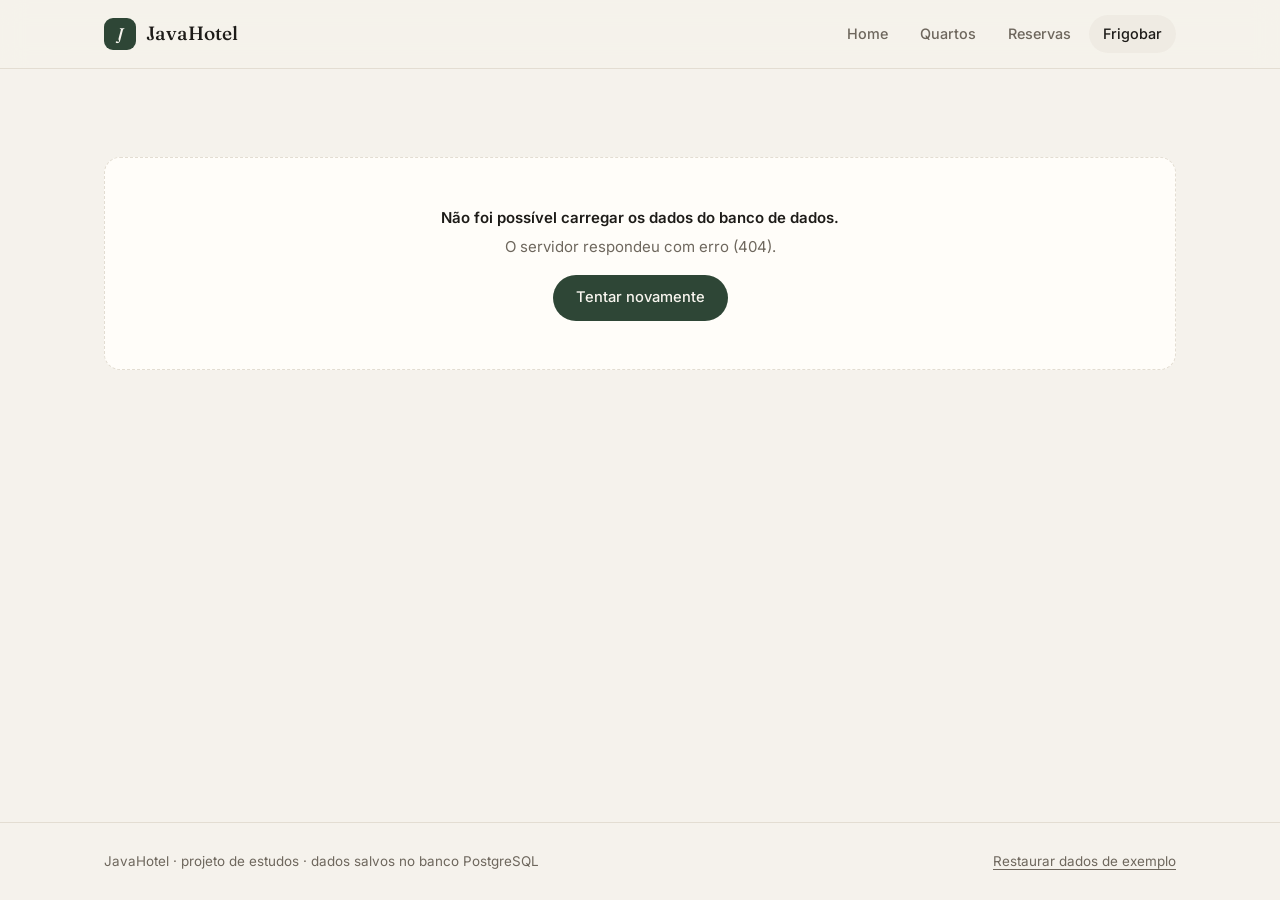
==== commit 11f06799: "feat: integração com banco de dados PostgreSQL via JDBC Os dados do site deixam de ficar no localSto" ====
--- a/public/frigobar.html
+++ b/public/frigobar.html
@@ -75,7 +75,7 @@
 
     <footer class="rodape">
         <div class="container">
-            <span>JavaHotel · projeto de estudos · dados salvos neste navegador</span>
+            <span>JavaHotel · projeto de estudos · dados salvos no banco PostgreSQL</span>
             <button type="button" id="redefinir">Restaurar dados de exemplo</button>
         </div>
     </footer>
--- a/public/css/style.css
+++ b/public/css/style.css
@@ -305,7 +305,6 @@
 }
 
 .pizza-corpo {
-    flex: 1;
     display: flex;
     align-items: center;
     gap: 32px;
@@ -325,39 +324,36 @@
     overflow: visible;
 }
 
-/* Fatias: borda na cor do cartão = 2px de respiro entre elas. */
+/* Anel: mesma espessura e trilho do anel de ocupação. */
+.trilho,
 .fatia {
-    stroke: var(--surface);
-    stroke-width: 2;
-    stroke-linejoin: round;
+    fill: none;
+    stroke-width: 18;
+}
+
+.trilho { stroke: var(--surface-2); }
+
+.fatia {
     cursor: pointer;
     transition: opacity .15s;
 }
 
-.fatia.agendada { fill: var(--st-agendada); }
-.fatia.hospedada { fill: var(--st-hospedada); }
-.fatia.finalizada { fill: var(--st-finalizada); }
-.fatia.vazia { fill: var(--surface-2); cursor: default; }
+.fatia.agendada { stroke: var(--st-agendada); }
+.fatia.hospedada { stroke: var(--st-hospedada); }
+.fatia.finalizada { stroke: var(--st-finalizada); }
 
 .pizza[data-ativo] .fatia:not(.ativa) { opacity: .3; }
 
-.pizza-dica {
+/* Número no centro, igual ao do anel de ocupação. */
+.pizza-centro {
     position: absolute;
-    z-index: 2;
-    display: grid;
-    gap: 2px;
-    padding: 8px 12px;
-    border: 1px solid var(--line);
-    border-radius: var(--radius-sm);
-    background: var(--surface);
-    box-shadow: var(--shadow);
-    font-size: 0.82rem;
-    color: var(--muted);
-    white-space: nowrap;
+    inset: 0;
+    display: grid;
+    place-content: center;
+    text-align: center;
     pointer-events: none;
-}
-
-.pizza-dica strong { color: var(--ink); font-weight: 600; }
+    font-variant-numeric: tabular-nums;
+}
 
 .pizza-legenda {
     flex: 1;
@@ -587,6 +583,10 @@
 }
 
 .vazio p { margin: 0 0 16px; }
+
+/* Sem conexão com o servidor / banco de dados */
+.falha-conexao { margin-top: 32px; }
+.falha-conexao .falha-titulo { color: var(--ink); font-weight: 600; margin-bottom: 6px; }
 
 /* ---------- Quartos ---------- */
 
@@ -1006,15 +1006,61 @@
 
 .campos-reserva {
     display: grid;
-    grid-template-columns: minmax(0, 0.9fr) minmax(0, 1.2fr) minmax(0, 1.2fr) minmax(0, 1fr);
+    grid-template-columns: repeat(3, minmax(0, 1fr));
     gap: 0 16px;
 }
 
 .form-rodape {
     display: flex;
-    justify-content: flex-end;
+    align-items: center;
+    justify-content: space-between;
+    gap: 16px;
     padding-top: 4px;
 }
+
+.estadia {
+    color: var(--muted);
+    font-size: 0.9rem;
+}
+
+.rotulo-extra {
+    margin-left: 6px;
+    font-weight: 400;
+    color: var(--muted);
+}
+
+/* Campos de data: ícone do calendário na cor do tema. */
+input[type="date"] { cursor: text; }
+input[type="date"]::-webkit-calendar-picker-indicator { cursor: pointer; opacity: .6; }
+
+/* Janela do quarto: próximas reservas */
+.proximas { margin: -8px 0 24px; }
+
+.proximas h3 {
+    margin-bottom: 8px;
+    font-family: var(--sans);
+    font-size: 0.75rem;
+    font-weight: 600;
+    letter-spacing: 0.1em;
+    text-transform: uppercase;
+    color: var(--muted);
+}
+
+.proximas ul { list-style: none; margin: 0; padding: 0; }
+
+.proximas a {
+    display: flex;
+    justify-content: space-between;
+    gap: 12px;
+    padding: 10px 12px;
+    margin: 0 -12px;
+    border-radius: var(--radius-sm);
+    text-decoration: none;
+    font-size: 0.9rem;
+}
+
+.proximas a:hover { background: var(--surface-2); }
+.proximas .sub { color: var(--muted); font-variant-numeric: tabular-nums; white-space: nowrap; }
 
 .filtros-reservas {
     display: grid;
@@ -1663,7 +1709,6 @@
 @media (max-width: 900px) {
     .graficos,
     .grade-2 { grid-template-columns: 1fr; }
-    .campos-reserva { grid-template-columns: repeat(2, minmax(0, 1fr)); }
     .filtros-reservas { grid-template-columns: repeat(3, minmax(0, 1fr)); }
     .filtros-reservas .busca { grid-column: 1 / -1; }
     .filtros-reservas select { width: 100%; min-width: 0; }
@@ -1702,6 +1747,7 @@
     .campos-2,
     .campos-reserva,
     .reservas { grid-template-columns: 1fr; }
+    .form-rodape { flex-direction: column; align-items: stretch; }
     .form-rodape .botao { width: 100%; }
     .dialogo-acoes { flex-direction: column-reverse; }
     .pizza-corpo { flex-direction: column; align-items: stretch; gap: 20px; }
